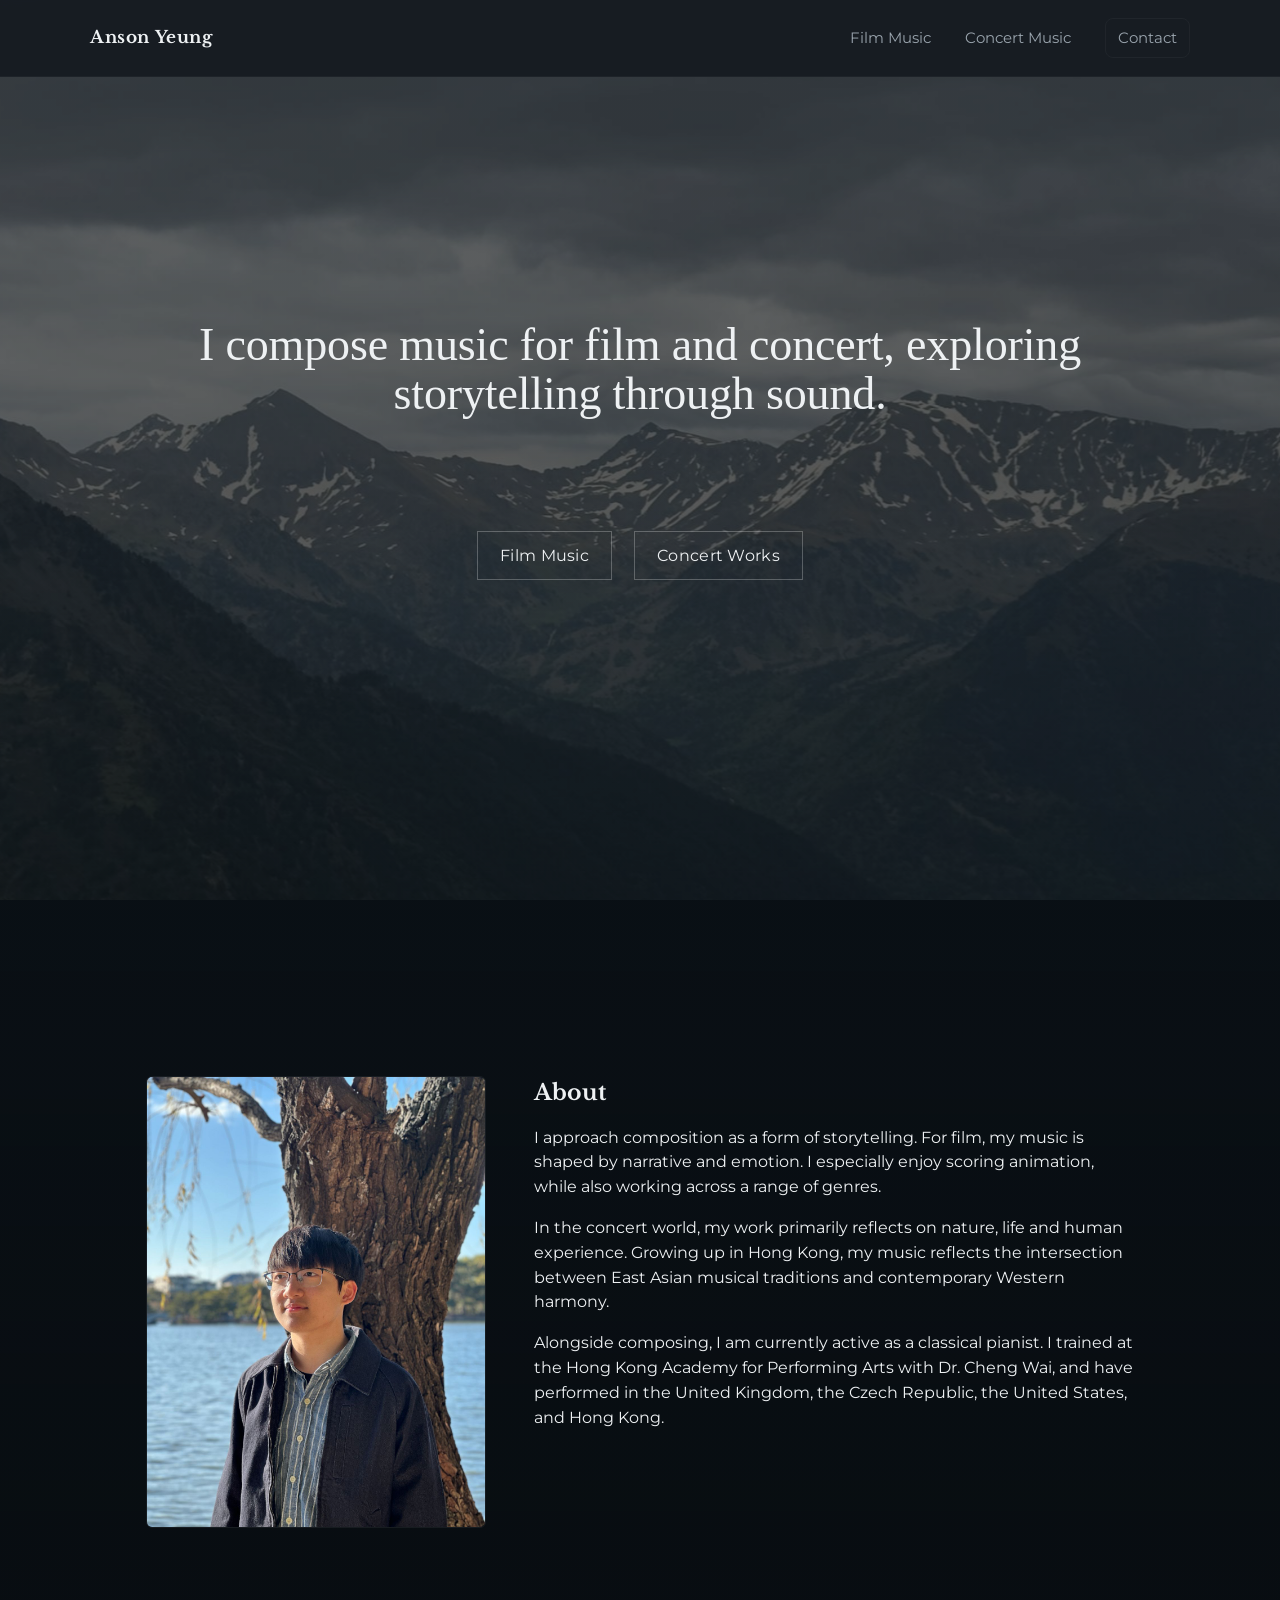
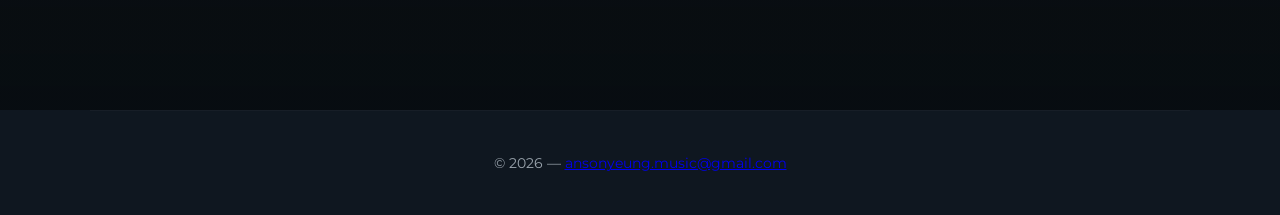
==== index.html @ d4decfb6 "website v1" ====
<!doctype html>
<html lang="en">
<head>
  <meta charset="utf-8" />
  <meta name="viewport" content="width=device-width,initial-scale=1" />
  <title>Anson Yeung — Composer</title>
  <meta name="description" content="Anson Yeung composes music for film and the contemporary concert stage." />
  <link href="https://fonts.googleapis.com/css2?family=IBM+Plex+Serif:wght@400;600&family=Montserrat:wght@300;400;600&family=Libre+Baskerville:wght@400;700&display=swap" rel="stylesheet">
  <link rel="stylesheet" href="styles.css" />
</head>
<body class="home">
  <header class="site-header">
    <div class="container header-inner">
      <a class="brand" href="index.html">Anson Yeung</a>
      <nav class="top-nav">
        <a class="nav-link" href="film.html">Film Music</a>
        <a class="nav-link" href="concert.html">Concert Music</a>
        <a class="nav-contact" href="contact.html">Contact</a>
      </nav>
    </div>
  </header>

  <main>
    <section class="hero">
      <div class="hero-bg"></div>
      <div class="hero-overlay"></div>

      <div class="hero-inner container">
        <h1 class="statement">
          <span>
            I compose music for film and concert, exploring storytelling through sound.
          </span>
        </h1>

        <div class="hero-ctas">
          <a class="cta-simple" href="film.html">Film Music</a>
          <a class="cta-simple" href="concert.html">Concert Works</a>
        </div>
      </div>
    </section>

    <section class="about-section">
      <div class="about-bg"></div>
      <div class="about-overlay"></div>

      <div class="about-inner container">
        <div class="about-photo">
          <img src="assets/images/portrait.jpg" alt="Anson Yeung Portrait">
        </div>

        <div class="about-bio">
          <h2 class="about-title">About</h2>
          <p>
            I approach composition as a form of storytelling. For film, my music is shaped by narrative and emotion. I especially enjoy scoring animation, while also working across a range of genres.
          </p>

          <p>
            In the concert world, my work primarily reflects on nature, life and human experience. Growing up in Hong Kong, my music reflects the intersection between East Asian musical traditions and contemporary Western harmony.
          </p>

          <p>
            Alongside composing, I am currently active as a classical pianist. I trained at the Hong Kong Academy for Performing Arts with Dr. Cheng Wai, and have performed in the United Kingdom, the Czech Republic, the United States, and Hong Kong.
          </p>

        </div>
      </div>
    </section>
  </main>

  <footer class="site-footer container">
    <p>© <span id="year"></span> — <a href="mailto:youremail@example.com">ansonyeung.music@gmail.com</a></p>
  </footer>

  <script>
    document.getElementById('year').textContent = new Date().getFullYear();
  </script>
</body>
</html>
---- styles.css ----
:root{
  --max-width:1100px;
  --bg:#0f1720;
  --header-bg: rgba(22,28,34,0.96);
  --muted:#9aa4ad;
  --accent:#c6a76e;
  --soft:#eef1f3;
  --glass-bg: rgba(255,255,255,0.035);
  --glass-border: rgba(255,255,255,0.10);
  --container-pad:20px;
}

/* Reset & base */
*{box-sizing:border-box}
html,body{height:100%}
body{
  margin:0;
  font-family: "Montserrat", system-ui, -apple-system, "Segoe UI", Roboto, Arial;
  color:var(--soft);
  background:var(--bg);
  -webkit-font-smoothing:antialiased;
  -moz-osx-font-smoothing:grayscale;
  line-height:1.45;
  font-size:16px;
}

/* Layout container */
.container{max-width:var(--max-width);margin:0 auto;padding:0 var(--container-pad)}

/* Header */
.site-header{
  position:fixed;left:0;right:0;top:0;z-index:80;
  background:var(--header-bg);
  border-bottom:1px solid rgba(255,255,255,0.03);
  backdrop-filter: blur(6px);
}
.header-inner{display:flex;align-items:center;justify-content:space-between;padding:18px 0}
.brand{
  color:var(--soft);
  text-decoration:none;
  font-weight:700;
  letter-spacing:0.6px;
  font-size:17px;
  font-family: "Libre Baskerville", serif;
}

/* Navigation */
.top-nav{display:flex;gap:18px;align-items:center}
.nav-link{color:var(--muted);text-decoration:none;font-size:15px;padding:6px 8px;font-family: "Montserrat", sans-serif}
.nav-link:hover{color:var(--soft)}
.nav-contact{
  margin-left:8px;padding:8px 12px;border-radius:8px;border:1px solid rgba(255,255,255,0.04);
  color:var(--muted);text-decoration:none;font-size:15px;font-family: "Montserrat", sans-serif;
}
.nav-contact:hover{color:var(--soft);border-color:rgba(255,255,255,0.08)}

/* HERO */
.hero{
  position:relative;
  min-height:100vh;
  display:flex;
  align-items:center;
  justify-content:center;
  text-align:center;
  overflow:hidden;
  padding:0;
  margin-top:0;
}
.hero-bg{
  position:absolute;inset:0;
  background-image:url('assets/images/hero.jpg');
  background-size:cover;
  background-position:center center;
  background-repeat:no-repeat;
  transform:scale(1.06);
  filter:contrast(0.92) saturate(0.92);
  will-change:transform;
  z-index:0;
}
.hero-overlay{
  position:absolute;inset:0;
  background:linear-gradient(180deg, rgba(6,10,12,0.60), rgba(6,10,12,0.66));
  z-index:1;
}
.hero-inner{
  position:relative;
  z-index:2;
  padding:72px 0;
  display:flex;
  flex-direction:column;
  gap:56px;
  align-items:center;
  justify-content:center;
}

/* --- ABOUT SECTION --- */
.about-section {
  position: relative;
  min-height: 90vh;
  width: 100%;
  display: flex;
  align-items: center;
  padding: 100px 0;
  overflow: hidden;
}

/* Background image */
.about-bg {
  position: absolute;
  inset: 0;
  background-image: url('assets/images/about-bg.jpg'); /* change to your image */
  background-size: cover;
  background-position: center;
  background-repeat: no-repeat;
  transform: scale(1.05);
  filter: contrast(0.92) saturate(0.92);
  z-index: 0;
}

/* Overlay (darken for readability) */
.about-overlay {
  position: absolute;
  inset: 0;
  background: linear-gradient(180deg, rgba(6,10,12,0.55), rgba(6,10,12,0.75));
  z-index: 1;
}

/* Inner content */
.about-inner {
  position: relative;
  z-index: 2;
  display: flex;
  gap: 48px;
  align-items: flex-start;
}

/* Portrait */
.about-photo img {
  width: 340px;
  height: auto;
  border-radius: 6px;
  object-fit: cover;
  border: 1px solid rgba(255,255,255,0.06);
}

/* Bio content */
.about-bio {
  max-width: 600px;
  font-size: 16px;
  line-height: 1.55;
  color: var(--soft);
  font-family: "Montserrat", sans-serif;
}

.about-title {
  font-family: "Libre Baskerville", serif;
  font-size: 22px;
  margin: 0 0 16px 0;
  font-weight: 700;
}

/* Responsive */
@media (max-width: 900px) {
  .about-inner {
    flex-direction: column;
    align-items: center;
    text-align: center;
  }
  .about-photo img {
    width: 260px;
  }
}


/* Statement */
.statement{
  font-family: "IBM Plex Serif", serif;
  font-weight:400;
  font-size:46px;
  max-width:78ch;
  margin:0;
  color:var(--soft);
  line-height:1.08;
  letter-spacing:-0.2px;
  padding:0 20px;
}
body.home .statement{
  font-family: "Libre Caslon Text", serif;
  font-size:46px;
  letter-spacing:-0.15px;
}

/* CTAs */
.hero-ctas{display:flex;gap:22px;margin-top:56px}
.cta-simple{
  font-family:"Montserrat", sans-serif;
  font-size:16px;
  font-weight:400;
  letter-spacing:0.3px;
  padding:12px 22px;
  text-decoration:none;
  color:var(--soft);
  border:1px solid rgba(255,255,255,0.25);
  background:transparent;
}
.cta-simple:hover{border-color: rgba(255,255,255,0.45)}

/* Footer */
.site-footer{padding:28px 0;border-top:1px solid rgba(255,255,255,0.03);color:var(--muted);font-size:14px;text-align:center}

/* Responsive */
@media (max-width:900px){
  .statement{font-size:28px;padding:0 18px}
  .hero-inner{padding:48px 0;gap:32px}
  .top-nav{padding-right:6px}
}

/* Statement animation */
.statement {
  opacity: 0;
  transform: translateY(24px);
  animation: fadeUp 1.2s ease-out forwards 0.3s;
}

@keyframes fadeUp {
  0% {
    opacity: 0;
    transform: translateY(24px);
  }
  100% {
    opacity: 1;
    transform: translateY(0);
  }
}
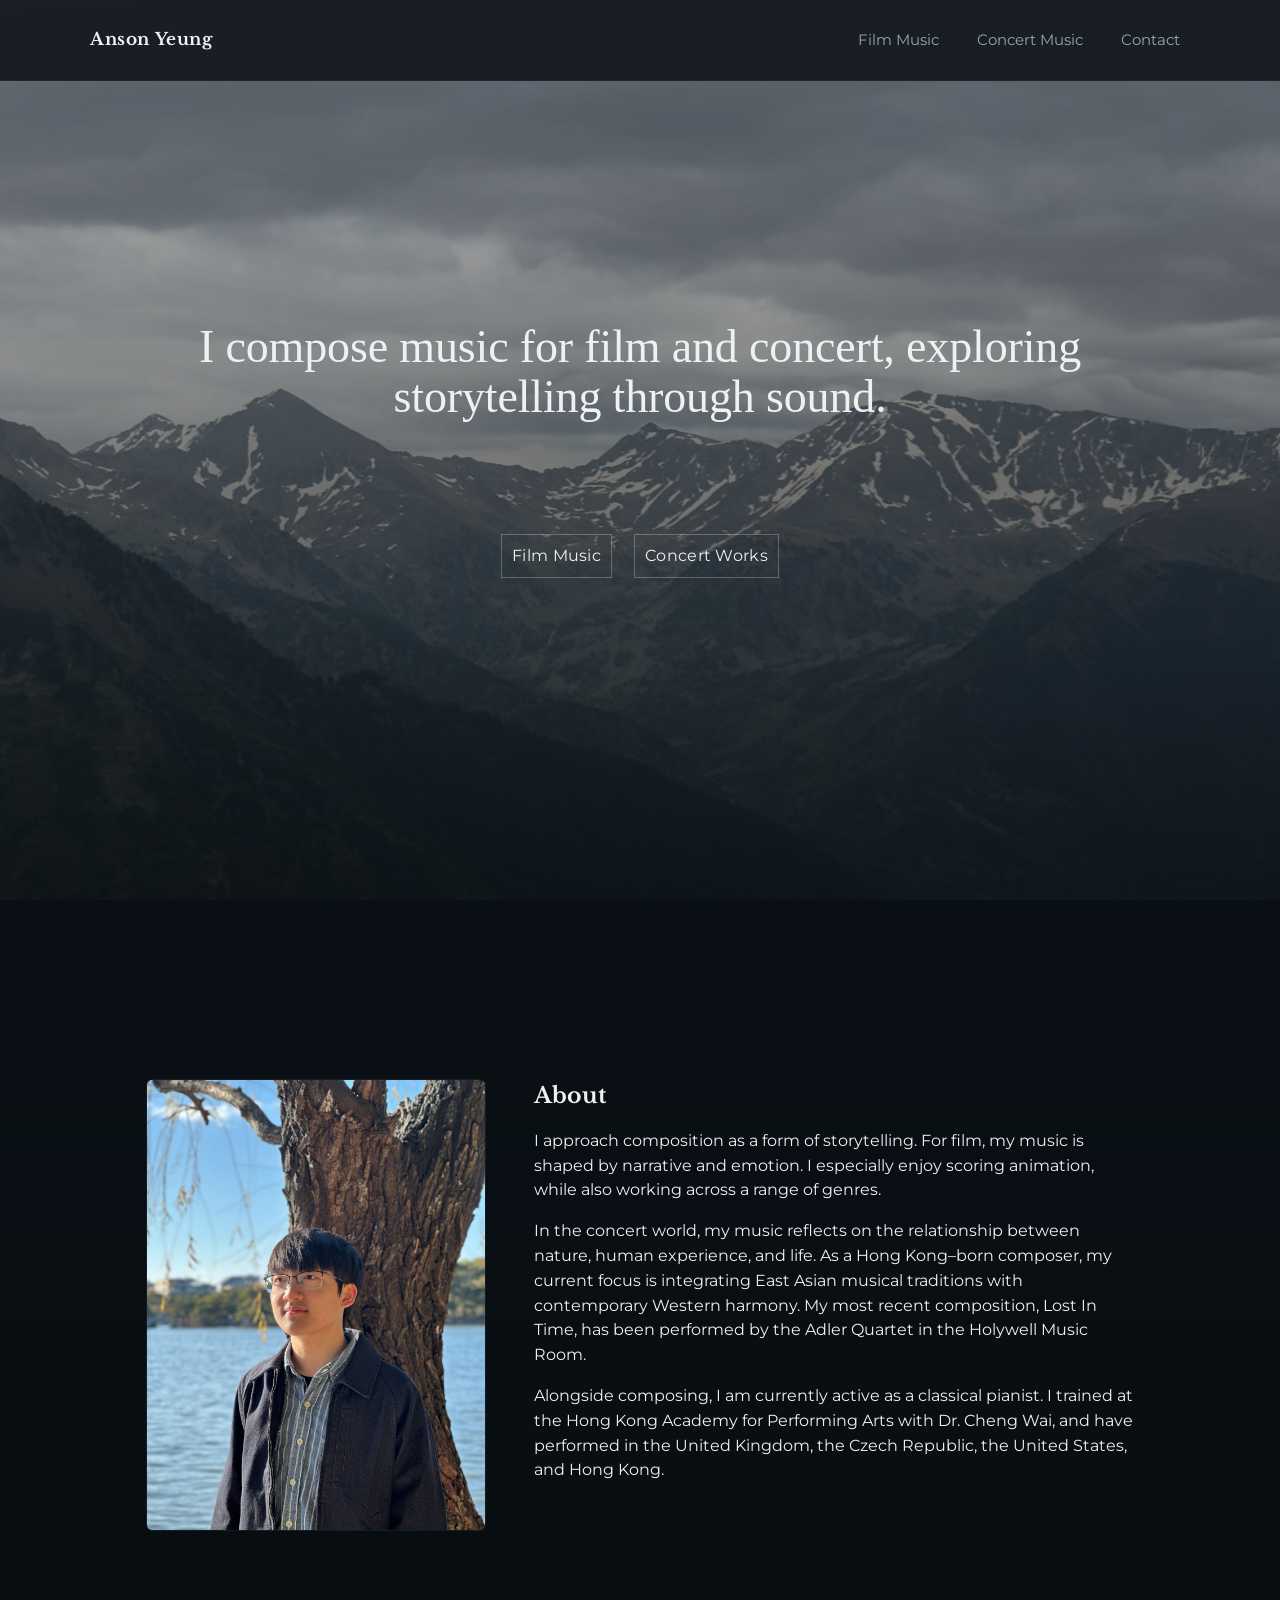
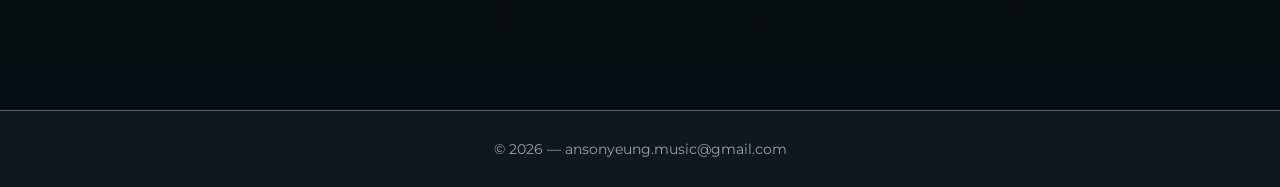
==== commit 815530d2: "Phone compatibility" ====
--- a/index.html
+++ b/index.html
@@ -12,10 +12,15 @@
   <header class="site-header">
     <div class="container header-inner">
       <a class="brand" href="index.html">Anson Yeung</a>
-      <nav class="top-nav">
+      <button class="nav-toggle" aria-controls="main-nav" aria-expanded="false" aria-label="Open menu">
+        <svg width="24" height="24" viewBox="0 0 24 24" aria-hidden="true" focusable="false">
+          <path d="M3 6h18M3 12h18M3 18h18" stroke="currentColor" stroke-width="1.5" stroke-linecap="round" fill="none"/>
+        </svg>
+      </button>
+      <nav id="main-nav", class="top-nav">
         <a class="nav-link" href="film.html">Film Music</a>
         <a class="nav-link" href="concert.html">Concert Music</a>
-        <a class="nav-contact" href="contact.html">Contact</a>
+        <a class="nav-link" href="contact.html">Contact</a>
       </nav>
     </div>
   </header>
@@ -55,7 +60,7 @@
           </p>
 
           <p>
-            In the concert world, my work primarily reflects on nature, life and human experience. Growing up in Hong Kong, my music reflects the intersection between East Asian musical traditions and contemporary Western harmony.
+            In the concert world, my music reflects on the relationship between nature, human experience, and life. As a Hong Kong–born composer, my current focus is integrating East Asian musical traditions with contemporary Western harmony. My most recent composition, Lost In Time, has been performed by the Adler Quartet in the Holywell Music Room. 
           </p>
 
           <p>
@@ -67,13 +72,48 @@
     </section>
   </main>
 
-  <footer class="site-footer container">
-    <p>© <span id="year"></span> — <a href="mailto:youremail@example.com">ansonyeung.music@gmail.com</a></p>
+  <footer class="site-footer">
+  © 2026 — <a href="mailto:ansonnyeung.music@gmail.com" style="color: var(--muted); text-decoration: none;">ansonyeung.music@gmail.com</a>
   </footer>
 
   <script>
     document.getElementById('year').textContent = new Date().getFullYear();
   </script>
+
+  <script>
+    (function(){
+      // small, defensive script to toggle mobile nav
+      const btn = document.querySelector('.nav-toggle');
+      const nav = document.querySelector('.top-nav') || document.getElementById('main-nav');
+      if (!btn || !nav) return;
+
+      // toggle menu open/close
+      btn.addEventListener('click', (e) => {
+        const isOpen = nav.classList.toggle('show');
+        btn.setAttribute('aria-expanded', String(isOpen));
+        // optionally update label
+        btn.setAttribute('aria-label', isOpen ? 'Close menu' : 'Open menu');
+      });
+
+      // close nav when a link inside it is clicked (mobile)
+      nav.querySelectorAll('a').forEach(a => a.addEventListener('click', () => {
+        nav.classList.remove('show');
+        btn.setAttribute('aria-expanded','false');
+        btn.setAttribute('aria-label','Open menu');
+      }));
+
+      // close nav when clicking outside (nice-to-have)
+      document.addEventListener('click', (ev) => {
+        if (!nav.classList.contains('show')) return;
+        const isClickInside = nav.contains(ev.target) || btn.contains(ev.target);
+        if (!isClickInside) {
+          nav.classList.remove('show');
+          btn.setAttribute('aria-expanded','false');
+          btn.setAttribute('aria-label','Open menu');
+        }
+      });
+    })();
+  </script>
 </body>
 </html>
 
--- a/styles.css
+++ b/styles.css
@@ -45,14 +45,11 @@
 }
 
 /* Navigation */
-.top-nav{display:flex;gap:18px;align-items:center}
-.nav-link{color:var(--muted);text-decoration:none;font-size:15px;padding:6px 8px;font-family: "Montserrat", sans-serif}
-.nav-link:hover{color:var(--soft)}
-.nav-contact{
-  margin-left:8px;padding:8px 12px;border-radius:8px;border:1px solid rgba(255,255,255,0.04);
-  color:var(--muted);text-decoration:none;font-size:15px;font-family: "Montserrat", sans-serif;
-}
-.nav-contact:hover{color:var(--soft);border-color:rgba(255,255,255,0.08)}
+.top-nav{display:flex;gap:18px;align-items:center} 
+.nav-link{color:var(--muted);text-decoration:none;font-size:15px;padding:6px 8px;font-family: "Montserrat", sans-serif} 
+.nav-link:visited { color: var(--muted); } 
+.nav-link:hover { color: var(--soft); } 
+.nav-link:active { color: var(--soft); }
 
 /* HERO */
 .hero{
@@ -79,7 +76,7 @@
 }
 .hero-overlay{
   position:absolute;inset:0;
-  background:linear-gradient(180deg, rgba(6,10,12,0.60), rgba(6,10,12,0.66));
+  background:linear-gradient(180deg, rgba(6,10,12,0.20), rgba(6,10,12,0.75));
   z-index:1;
 }
 .hero-inner{
@@ -206,7 +203,7 @@
 .cta-simple:hover{border-color: rgba(255,255,255,0.45)}
 
 /* Footer */
-.site-footer{padding:28px 0;border-top:1px solid rgba(255,255,255,0.03);color:var(--muted);font-size:14px;text-align:center}
+.site-footer{padding:28px 0;border-top:1px solid rgba(255,255,255,0.3);color:var(--muted);font-size:14px;text-align:center}
 
 /* Responsive */
 @media (max-width:900px){
@@ -233,3 +230,155 @@
   }
 }
 
+/* Concert page */
+.concert-intro{
+  display: flex;
+  gap: 40px;
+  align-items: flex-start;
+  margin-bottom: 40px; /* same spacing as previous */
+}
+
+.concert-text{
+  display: flex;
+  flex-direction: column;
+  gap: 22px;      /* space between paragraphs */
+  flex: 1 1 0;    /* let text take remaining width */
+  min-width: 0;   /* prevents overflow with long words */
+}
+
+.concert-text .concert-statement{
+  margin: 0;           /* remove default p margins */
+  max-width: none;     /* allow column to fill available width */
+  line-height: 1.56;
+}
+
+.concert-image{
+  width: 420px;        /* matches your earlier preview width */
+  flex: 0 0 420px;
+}
+.concert-image img{
+  width: 100%;
+  height: auto;
+  display: block;
+  border-radius: 2px;
+  object-fit: cover;
+  border: 1px solid rgba(255,255,255,0.05);
+}
+
+@media (max-width: 900px){
+  .concert-intro{
+    flex-direction: column;
+  }
+  .concert-image{
+    width: 100%;
+    flex: 0 0 auto;
+  }
+}
+
+
+/* -------------------------
+   MOBILE NAV TOGGLE & RESPONSIVE NAV
+   ------------------------- */
+.nav-toggle{
+  display:none;
+  background:transparent;
+  border:0;
+  padding:8px;
+  margin-left:8px;
+  color:var(--soft);
+  cursor:pointer;
+  align-items:center;
+  justify-content:center;
+}
+
+/* default nav for larger screens remains unchanged */
+@media (max-width:900px){
+  /* show the toggle on small screens */
+  .nav-toggle{ display:inline-flex; }
+
+  /* mobile dropdown panel */
+  .top-nav{
+    position: absolute;
+    right: 12px;
+    top: 64px; /* adjust if your header height differs */
+    background: var(--header-bg);
+    border: 1px solid rgba(255,255,255,0.04);
+    padding: 12px;
+    display: none; /* hidden by default */
+    flex-direction: column;
+    gap: 8px;
+    min-width: 200px;
+    z-index: 80;
+    box-shadow: 0 8px 26px rgba(0,0,0,0.45);
+    border-radius: 10px;
+  }
+
+  .top-nav.show { display: flex; }
+
+  .top-nav .nav-link{
+    padding: 10px 14px;
+    font-size: 16px;
+    display: block;
+    min-height: 44px;
+  }
+
+  /* make sure header layout works on small screens */
+  .header-inner{ display:flex; align-items:center; gap:12px; justify-content:space-between; }
+}
+
+/* optional: close the menu if user clicks outside (JS handles better) */
+
+/* -------------------------
+   HERO & LAYOUT TWEAKS FOR SMALL SCREENS
+   ------------------------- */
+@media (max-width:900px){
+  .hero{ min-height:70vh; }
+  .hero-inner{ padding:36px 18px; gap:20px; }
+  .statement{ font-size:24px; line-height:1.2; max-width:40ch; }
+  .hero-ctas { flex-direction:column; gap:12px; align-items:flex-start; }
+}
+
+/* tiny phones */
+@media (max-width:420px){
+  body{ font-size:15px; }
+  .statement{ font-size:20px; }
+}
+
+/* -------------------------
+   RESPONSIVE MEDIA (images, iframes, videos)
+   ------------------------- */
+img, iframe, video, embed, object {
+  max-width:100%;
+  height:auto;
+  display:block;
+}
+
+/* keep embed aspect ratio container if you already use one */
+.video-wrap{ aspect-ratio:16/9; width:100%; max-width:100%; }
+
+/* -------------------------
+   TOUCH TARGETS / TAP SIZES
+   ------------------------- */
+a.nav-link, .cta-simple, .contact-email {
+  min-height:44px;
+  display:inline-flex;
+  align-items:center;
+  padding:6px 10px;
+}
+
+/* -------------------------
+   FOOTER / CONTACT EMAIL COLOR FIX
+   ------------------------- */
+/* Ensure footer/contacts don't fall back to browser default blue/purple */
+.site-footer a, .contact-panel a, .contact-email {
+  color: var(--muted) !important;
+  text-decoration: none !important;
+}
+.site-footer a:visited, .contact-panel a:visited, .contact-email:visited {
+  color: var(--muted) !important;
+}
+
+/* If you want an accent color on the contact page specifically, scope it:
+   .contact-page .contact-email { color: var(--accent); } 
+   This prevents the footer from inheriting accent color unintentionally. */
+
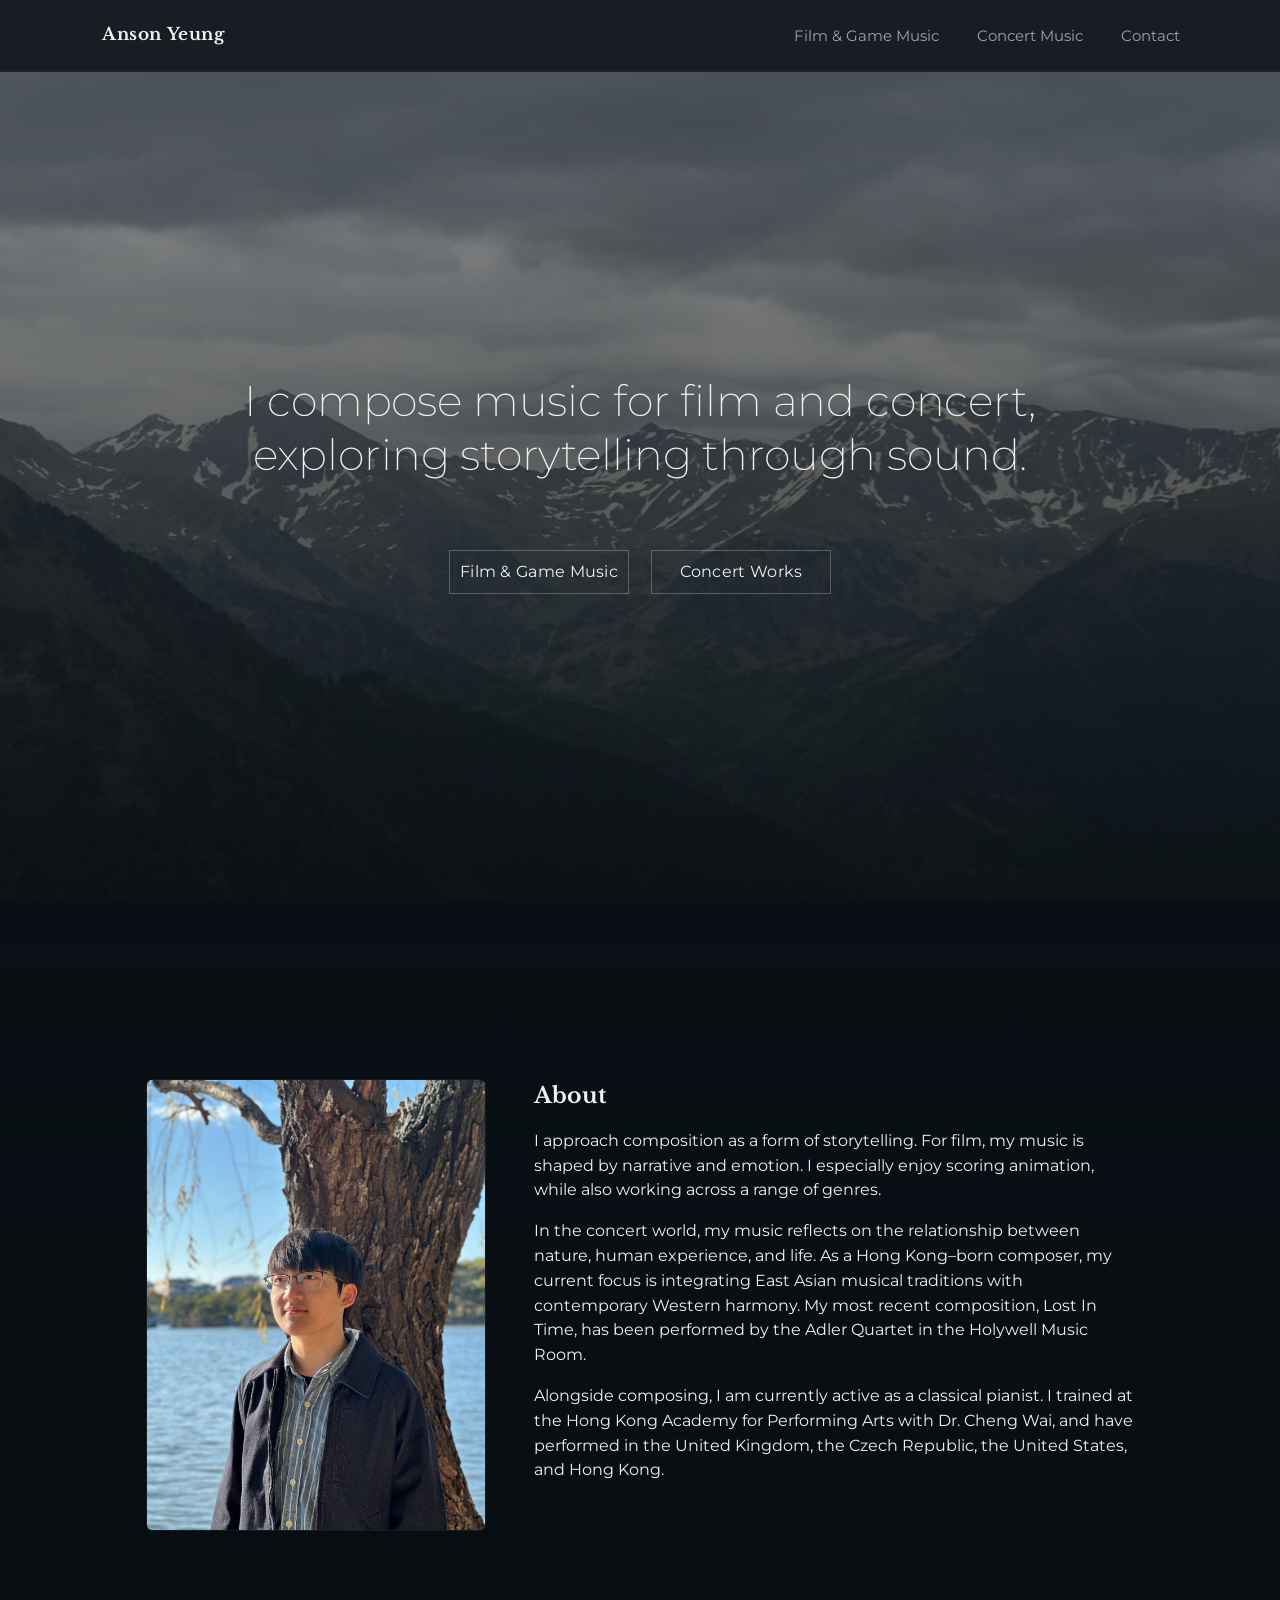
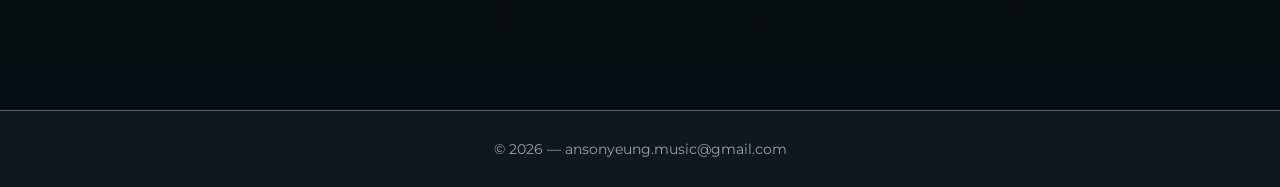
==== commit 3a780402: "Big update" ====
--- a/index.html
+++ b/index.html
@@ -5,10 +5,11 @@
   <meta name="viewport" content="width=device-width,initial-scale=1" />
   <title>Anson Yeung — Composer</title>
   <meta name="description" content="Anson Yeung composes music for film and the contemporary concert stage." />
-  <link href="https://fonts.googleapis.com/css2?family=IBM+Plex+Serif:wght@400;600&family=Montserrat:wght@300;400;600&family=Libre+Baskerville:wght@400;700&display=swap" rel="stylesheet">
+  <link href="https://fonts.googleapis.com/css2?family=IBM+Plex+Serif:wght@400;600&family=Libre+Baskerville:wght@400;700&family=Montserrat:wght@200;300;400;600&display=swap" rel="stylesheet">
   <link rel="stylesheet" href="styles.css" />
+  <script src="main.js" defer></script>
 </head>
-<body class="home">
+<body>
   <header class="site-header">
     <div class="container header-inner">
       <a class="brand" href="index.html">Anson Yeung</a>
@@ -17,8 +18,8 @@
           <path d="M3 6h18M3 12h18M3 18h18" stroke="currentColor" stroke-width="1.5" stroke-linecap="round" fill="none"/>
         </svg>
       </button>
-      <nav id="main-nav", class="top-nav">
-        <a class="nav-link" href="film.html">Film Music</a>
+      <nav id="main-nav" class="top-nav">
+        <a class="nav-link" href="film.html">Film &amp; Game Music</a>
         <a class="nav-link" href="concert.html">Concert Music</a>
         <a class="nav-link" href="contact.html">Contact</a>
       </nav>
@@ -32,20 +33,17 @@
 
       <div class="hero-inner container">
         <h1 class="statement">
-          <span>
-            I compose music for film and concert, exploring storytelling through sound.
-          </span>
+          I compose music for film and concert, exploring storytelling through sound.
         </h1>
 
         <div class="hero-ctas">
-          <a class="cta-simple" href="film.html">Film Music</a>
+          <a class="cta-simple" href="film.html">Film &amp; Game Music</a>
           <a class="cta-simple" href="concert.html">Concert Works</a>
         </div>
       </div>
     </section>
 
     <section class="about-section">
-      <div class="about-bg"></div>
       <div class="about-overlay"></div>
 
       <div class="about-inner container">
@@ -73,48 +71,7 @@
   </main>
 
   <footer class="site-footer">
-  © 2026 — <a href="mailto:ansonnyeung.music@gmail.com" style="color: var(--muted); text-decoration: none;">ansonyeung.music@gmail.com</a>
+    © 2026 — <a href="mailto:ansonyeung.music@gmail.com">ansonyeung.music@gmail.com</a>
   </footer>
-
-  <script>
-    document.getElementById('year').textContent = new Date().getFullYear();
-  </script>
-
-  <script>
-    (function(){
-      // small, defensive script to toggle mobile nav
-      const btn = document.querySelector('.nav-toggle');
-      const nav = document.querySelector('.top-nav') || document.getElementById('main-nav');
-      if (!btn || !nav) return;
-
-      // toggle menu open/close
-      btn.addEventListener('click', (e) => {
-        const isOpen = nav.classList.toggle('show');
-        btn.setAttribute('aria-expanded', String(isOpen));
-        // optionally update label
-        btn.setAttribute('aria-label', isOpen ? 'Close menu' : 'Open menu');
-      });
-
-      // close nav when a link inside it is clicked (mobile)
-      nav.querySelectorAll('a').forEach(a => a.addEventListener('click', () => {
-        nav.classList.remove('show');
-        btn.setAttribute('aria-expanded','false');
-        btn.setAttribute('aria-label','Open menu');
-      }));
-
-      // close nav when clicking outside (nice-to-have)
-      document.addEventListener('click', (ev) => {
-        if (!nav.classList.contains('show')) return;
-        const isClickInside = nav.contains(ev.target) || btn.contains(ev.target);
-        if (!isClickInside) {
-          nav.classList.remove('show');
-          btn.setAttribute('aria-expanded','false');
-          btn.setAttribute('aria-label','Open menu');
-        }
-      });
-    })();
-  </script>
 </body>
 </html>
-
-
--- a/styles.css
+++ b/styles.css
@@ -1,384 +1,348 @@
 :root{
   --max-width:1100px;
   --bg:#0f1720;
-  --header-bg: rgba(22,28,34,0.96);
+  --header-bg:rgba(22,28,34,0.96);
+  --header-height:72px;
   --muted:#9aa4ad;
-  --accent:#c6a76e;
+  --accent:#c6a76e; /* golden */
   --soft:#eef1f3;
-  --glass-bg: rgba(255,255,255,0.035);
-  --glass-border: rgba(255,255,255,0.10);
-  --container-pad:20px;
-}
-
-/* Reset & base */
+  --glass-bg:rgba(255,255,255,0.035);
+}
+
+/* ===== Base ===== */
 *{box-sizing:border-box}
 html,body{height:100%}
 body{
   margin:0;
-  font-family: "Montserrat", system-ui, -apple-system, "Segoe UI", Roboto, Arial;
+  font-family:"Montserrat", system-ui, -apple-system, "Segoe UI", Roboto, Arial, sans-serif;
+  font-size:16px;
+  line-height:1.45;
   color:var(--soft);
   background:var(--bg);
   -webkit-font-smoothing:antialiased;
   -moz-osx-font-smoothing:grayscale;
-  line-height:1.45;
-  font-size:16px;
-}
-
-/* Layout container */
-.container{max-width:var(--max-width);margin:0 auto;padding:0 var(--container-pad)}
-
-/* Header */
+  -webkit-text-size-adjust:100%;
+}
+img, iframe{max-width:100%; height:auto; display:block}
+button, a{transition:color .12s ease, background .12s ease, border-color .12s ease}
+button{appearance:none}
+
+/* No focus ring on click/tap; keyboard users still get :focus-visible */
+:focus{outline:none; -webkit-tap-highlight-color:transparent}
+:focus-visible{outline:3px solid rgba(198,167,110,0.18); outline-offset:3px}
+
+.container{max-width:var(--max-width); margin:0 auto; padding:0 20px}
+
+/* ===== Header ===== */
 .site-header{
-  position:fixed;left:0;right:0;top:0;z-index:80;
+  position:fixed;
+  inset:0 0 auto;
+  z-index:90;
+  height:var(--header-height);
   background:var(--header-bg);
   border-bottom:1px solid rgba(255,255,255,0.03);
-  backdrop-filter: blur(6px);
-}
-.header-inner{display:flex;align-items:center;justify-content:space-between;padding:18px 0}
+  backdrop-filter:blur(6px);
+}
+.header-inner{
+  height:100%;
+  display:flex;
+  align-items:center;
+  justify-content:space-between;
+  gap:12px;
+  padding:0;
+}
 .brand{
+  display:inline-block;
+  padding:0 12px 0 calc(12px + env(safe-area-inset-left, 0px));
+  font-family:"Libre Baskerville", serif;
+  font-size:17px;
+  font-weight:700;
+  letter-spacing:0.6px;
   color:var(--soft);
   text-decoration:none;
-  font-weight:700;
-  letter-spacing:0.6px;
-  font-size:17px;
-  font-family: "Libre Baskerville", serif;
-}
-
-/* Navigation */
-.top-nav{display:flex;gap:18px;align-items:center} 
-.nav-link{color:var(--muted);text-decoration:none;font-size:15px;padding:6px 8px;font-family: "Montserrat", sans-serif} 
-.nav-link:visited { color: var(--muted); } 
-.nav-link:hover { color: var(--soft); } 
-.nav-link:active { color: var(--soft); }
-
-/* HERO */
+}
+.top-nav{display:flex; gap:18px; align-items:center}
+.nav-link{
+  display:inline-flex;
+  align-items:center;
+  min-height:44px;
+  padding:6px 10px;
+  font-size:15px;
+  line-height:1;
+  color:var(--muted);
+  text-decoration:none;
+}
+.nav-link:hover, .nav-link:active{color:var(--soft)}
+.nav-toggle{
+  display:none;
+  align-items:center;
+  justify-content:center;
+  padding:8px;
+  margin-left:8px;
+  background:transparent;
+  border:0;
+  color:var(--soft);
+  cursor:pointer;
+}
+
+@media (max-width:900px){
+  .header-inner{padding-inline:16px}
+  .brand{padding-left:4px}
+  .nav-toggle{display:inline-flex}
+  .top-nav{
+    display:none;
+    position:absolute;
+    right:12px;
+    top:calc(var(--header-height) + 8px);
+    z-index:100;
+    flex-direction:column;
+    gap:8px;
+    min-width:200px;
+    padding:12px;
+    background:var(--header-bg);
+    border:1px solid rgba(255,255,255,0.04);
+    border-radius:2px;
+    box-shadow:0 8px 26px rgba(0,0,0,0.45);
+  }
+  .top-nav.show{display:flex}
+  .top-nav .nav-link{display:block; padding:10px 14px; font-size:16px}
+}
+
+/* ===== Footer ===== */
+.site-footer{padding:28px 0; border-top:1px solid rgba(255,255,255,0.3); color:var(--muted); font-size:14px; text-align:center}
+.site-footer a{color:inherit; text-decoration:none}
+
+/* ===== Home: hero ===== */
 .hero{
   position:relative;
   min-height:100vh;
   display:flex;
   align-items:center;
   justify-content:center;
+  padding:calc(var(--header-height) + 20px) 0 0;
+  overflow:hidden;
   text-align:center;
-  overflow:hidden;
-  padding:0;
-  margin-top:0;
 }
 .hero-bg{
-  position:absolute;inset:0;
-  background-image:url('assets/images/hero.jpg');
-  background-size:cover;
-  background-position:center center;
-  background-repeat:no-repeat;
+  position:absolute;
+  inset:0;
+  background:url('assets/images/hero.jpg') center / cover no-repeat;
+  filter:contrast(0.92) saturate(0.92);
   transform:scale(1.06);
-  filter:contrast(0.92) saturate(0.92);
   will-change:transform;
-  z-index:0;
-}
-.hero-overlay{
-  position:absolute;inset:0;
-  background:linear-gradient(180deg, rgba(6,10,12,0.20), rgba(6,10,12,0.75));
-  z-index:1;
-}
+}
+.hero-overlay, .about-overlay{position:absolute; inset:0; z-index:1}
+.hero-overlay{background:linear-gradient(180deg, rgba(6,10,12,0.35), rgba(6,10,12,0.82))}
 .hero-inner{
   position:relative;
   z-index:2;
-  padding:72px 0;
   display:flex;
   flex-direction:column;
+  align-items:center;
+  justify-content:center;
+  gap:40px;
+  padding:48px 0 72px;
+}
+.statement{
+  max-width:32ch;
+  margin:0 auto;
+  padding:0 18px;
+  font-size:43px;
+  font-weight:200;
+  letter-spacing:-0.15px;
+  line-height:1.25;
+  opacity:0;
+  transform:translateY(12px);
+  animation:fadeUp 1s ease-out 0.18s forwards;
+}
+@keyframes fadeUp{to{opacity:1; transform:none}}
+
+.hero-ctas{display:flex; flex-wrap:wrap; justify-content:center; gap:22px; margin-top:28px}
+.cta-simple{
+  display:inline-flex;
+  align-items:center;
+  justify-content:center;
+  min-width:180px;
+  min-height:44px;
+  padding:6px 10px;
+  font-size:16px;
+  letter-spacing:0.3px;
+  color:var(--soft);
+  text-decoration:none;
+  border:1px solid rgba(255,255,255,0.25);
+}
+.cta-simple:hover{border-color:rgba(255,255,255,0.45)}
+
+/* ===== Home: about ===== */
+.about-section{
+  position:relative;
+  min-height:90vh;
+  display:flex;
+  align-items:center;
+  padding:100px 0;
+  overflow:hidden;
+}
+.about-overlay{background:linear-gradient(180deg, rgba(6,10,12,0.55), rgba(6,10,12,0.75))}
+.about-inner{position:relative; z-index:2; display:flex; gap:48px; align-items:flex-start; padding:0 18px}
+.about-photo img{width:340px; border-radius:6px; object-fit:cover; border:1px solid rgba(255,255,255,0.06)}
+.about-bio{max-width:600px; font-size:16px; line-height:1.55}
+.about-title{font-family:"Libre Baskerville", serif; font-size:22px; margin:0 0 16px}
+
+@media (max-width:900px){
+  .hero{padding-top:calc(var(--header-height) + 12px); min-height:70svh}
+  .hero-inner{padding:28px 0; gap:28px}
+  .statement{font-size:29px; line-height:1.12; padding:0 14px}
+  .about-section{min-height:auto; padding:48px 0}
+  .about-inner{flex-direction:column; align-items:center; text-align:center; padding:24px}
+  .about-photo img{width:260px}
+}
+@media (max-width:420px){
+  body{font-size:15px}
+  .brand{font-size:16px; padding-left:calc(8px + env(safe-area-inset-left, 0px))}
+  .statement{font-size:18px; padding:0 12px; max-width:34ch}
+}
+
+/* ===== Shared page bits ===== */
+.concert-container, .contact-container{margin:120px auto 80px; padding:0 20px}
+.concert-heading, .contact-title{font-family:"Libre Baskerville", serif; font-size:28px; margin:0 0 12px}
+.work, .contact-panel{background:rgba(255,255,255,0.05); border:1px solid rgba(255,255,255,0.5)}
+
+/* ===== Concert ===== */
+.concert-container{max-width:var(--max-width)}
+.concert-intro{display:flex; gap:40px; align-items:flex-start; margin-bottom:40px}
+.concert-text{display:flex; flex-direction:column; gap:22px; flex:1 1 0; min-width:0}
+.concert-statement{font-family:"IBM Plex Serif", serif; font-size:18px; line-height:1.56; margin:0}
+.concert-image{flex:0 0 420px; width:420px}
+.concert-image img{width:100%; border-radius:2px; object-fit:cover; border:1px solid rgba(255,255,255,0.05)}
+
+.works{display:flex; flex-direction:column; gap:42px}
+.work{
+  display:grid;
+  grid-template-columns:1fr 420px;
+  gap:20px;
+  align-items:start;
+  padding:18px 20px;
+}
+.work-title{font-family:"Libre Baskerville", serif; font-size:20px; margin:0 0 6px}
+.meta{color:var(--muted); font-size:14px; margin:6px 0 10px}
+.work-desc{color:var(--muted); font-size:15px; max-width:70ch; margin-bottom:12px}
+.work audio{display:block; width:100%; max-width:420px; height:36px; margin:20px 0 22px}
+.score-link{margin:0}
+.score-link a{color:var(--soft)}
+.score-preview{max-width:420px}
+.score-panel{border-radius:5px; overflow:hidden; border:1px solid rgba(255,255,255,0.03); background:rgba(255,255,255,0.1)}
+.score-panel img{width:100%}
+
+@media (max-width:900px){
+  .concert-intro{flex-direction:column}
+  .concert-image{flex:0 0 auto; width:100%}
+  .work{grid-template-columns:1fr; gap:14px}
+}
+@media (max-width:640px){
+  .concert-container{margin:100px 12px 60px}
+  .work{padding:14px}
+}
+
+/* ===== Film & game ===== */
+.film-section{
+  position:relative;
+  min-height:60vh;
+  display:flex;
+  align-items:center;
+  justify-content:center;
+  margin-top:var(--header-height);
+  padding:140px 24px 100px;
+  background:url('assets/images/film-bg.jpg') center / cover no-repeat;
+}
+.film-section::before{content:""; position:absolute; inset:0; z-index:0; background:rgba(8,12,16,0.70)}
+.film-section-inner{position:relative; z-index:1; max-width:900px; text-align:center}
+.film-section-title{font-family:"Libre Baskerville", serif; font-size:36px; margin:0 0 24px}
+.film-section-statement{font-family:"IBM Plex Serif", serif; font-size:20px; line-height:1.6; max-width:72ch; margin:0 0 14px}
+
+/* Sticky section bar (Video Games / Film & Animation) */
+.section-tabs{
+  position:sticky;
+  top:var(--header-height);
+  z-index:50;
+  background:rgba(15,23,32,0.94);
+  backdrop-filter:blur(6px);
+  border-bottom:1px solid rgba(255,255,255,0.06);
+}
+.section-tabs-inner{max-width:var(--max-width); margin:0 auto; display:flex; justify-content:center; gap:36px; padding:0 16px}
+.section-tab{color:var(--muted); text-decoration:none; font-size:15px; padding:18px 2px 16px; border-bottom:2px solid transparent}
+.section-tab:hover{color:var(--soft)}
+.section-tab.active{color:var(--soft); border-bottom-color:var(--accent)}
+
+.film-container{
+  max-width:var(--max-width);
+  margin:0 auto;
+  padding:80px 24px;
+  display:flex;
+  flex-direction:column;
+  align-items:center;
   gap:56px;
-  align-items:center;
-  justify-content:center;
-}
-
-/* --- ABOUT SECTION --- */
-.about-section {
-  position: relative;
-  min-height: 90vh;
-  width: 100%;
-  display: flex;
-  align-items: center;
-  padding: 100px 0;
-  overflow: hidden;
-}
-
-/* Background image */
-.about-bg {
-  position: absolute;
-  inset: 0;
-  background-image: url('assets/images/about-bg.jpg'); /* change to your image */
-  background-size: cover;
-  background-position: center;
-  background-repeat: no-repeat;
-  transform: scale(1.05);
-  filter: contrast(0.92) saturate(0.92);
-  z-index: 0;
-}
-
-/* Overlay (darken for readability) */
-.about-overlay {
-  position: absolute;
-  inset: 0;
-  background: linear-gradient(180deg, rgba(6,10,12,0.55), rgba(6,10,12,0.75));
-  z-index: 1;
-}
-
-/* Inner content */
-.about-inner {
-  position: relative;
-  z-index: 2;
-  display: flex;
-  gap: 48px;
-  align-items: flex-start;
-}
-
-/* Portrait */
-.about-photo img {
-  width: 340px;
-  height: auto;
-  border-radius: 6px;
-  object-fit: cover;
-  border: 1px solid rgba(255,255,255,0.06);
-}
-
-/* Bio content */
-.about-bio {
-  max-width: 600px;
-  font-size: 16px;
-  line-height: 1.55;
-  color: var(--soft);
-  font-family: "Montserrat", sans-serif;
-}
-
-.about-title {
-  font-family: "Libre Baskerville", serif;
-  font-size: 22px;
-  margin: 0 0 16px 0;
-  font-weight: 700;
-}
-
-/* Responsive */
-@media (max-width: 900px) {
-  .about-inner {
-    flex-direction: column;
-    align-items: center;
-    text-align: center;
-  }
-  .about-photo img {
-    width: 260px;
-  }
-}
-
-
-/* Statement */
-.statement{
-  font-family: "IBM Plex Serif", serif;
-  font-weight:400;
-  font-size:46px;
-  max-width:78ch;
-  margin:0;
-  color:var(--soft);
-  line-height:1.08;
-  letter-spacing:-0.2px;
-  padding:0 20px;
-}
-body.home .statement{
-  font-family: "Libre Caslon Text", serif;
-  font-size:46px;
-  letter-spacing:-0.15px;
-}
-
-/* CTAs */
-.hero-ctas{display:flex;gap:22px;margin-top:56px}
-.cta-simple{
-  font-family:"Montserrat", sans-serif;
+  text-align:center;
+}
+.media-section{scroll-margin-top:calc(var(--header-height) + 56px)}
+.section-title{font-family:"Libre Baskerville", serif; font-size:28px; font-weight:400; margin:0 0 12px}
+.section-sub{color:var(--muted); font-size:15px; max-width:60ch; margin:0 auto}
+.section-divider{max-width:var(--max-width); margin:0 auto; border:0; border-top:1px solid rgba(255,255,255,0.3)}
+
+/* Video game track cards */
+.game-grid{width:100%; display:grid; grid-template-columns:repeat(3, 1fr); gap:28px; text-align:left}
+.track{display:flex; flex-direction:column; background:var(--glass-bg); border:1px solid rgba(255,255,255,0.06); border-radius:4px; overflow:hidden}
+.track-art{aspect-ratio:4/5; background:#000; overflow:hidden}
+.track-art img{width:100%; height:100%; object-fit:cover; transition:transform .6s ease}
+.track:hover .track-art img{transform:scale(1.03)}
+.track-body{flex:1; display:flex; flex-direction:column; gap:6px; padding:18px 18px 20px}
+.track-title{font-family:"Libre Baskerville", serif; font-size:17px; margin:0}
+.track-meta{font-size:13px; color:var(--muted); margin:0 0 10px}
+.track-body audio{width:100%; height:36px; margin-top:auto}
+
+/* Film videos */
+.video-item{width:100%; display:flex; flex-direction:column; gap:18px}
+.video-title{font-family:"Libre Baskerville", serif; font-size:20px; margin:0}
+.video-meta{font-size:14px; color:var(--muted); margin:0}
+.video-wrap{position:relative; aspect-ratio:16/9; background:#000; border-radius:6px; overflow:hidden; border:1px solid rgba(255,255,255,0.02)}
+.video-wrap iframe{position:absolute; inset:0; width:100%; height:100%; border:0}
+
+@media (max-width:900px){
+  .film-section{padding:120px 18px 90px}
+  .film-section-title{font-size:26px}
+  .film-section-statement{font-size:18px}
+  .film-container{padding:60px 18px; gap:40px}
+  .section-title{font-size:24px}
+  .game-grid{grid-template-columns:1fr 1fr}
+}
+@media (max-width:600px){
+  .game-grid{grid-template-columns:1fr}
+  .track{flex-direction:row}
+  .track-art{flex:0 0 38%; aspect-ratio:auto; min-height:170px}
+  .track-body{padding:14px}
+  .section-tabs-inner{gap:24px}
+  .section-tab{font-size:14px}
+}
+
+/* ===== Contact ===== */
+.contact-container{max-width:980px; display:flex; flex-direction:column; align-items:center; text-align:center}
+.contact-panel{width:100%; padding:46px}
+.contact-lead{font-family:"IBM Plex Serif", serif; font-size:18px; line-height:1.6; max-width:72ch; margin:0 0 18px}
+.contact-email{
+  display:inline-block;
+  min-height:44px;
+  max-width:100%;
+  padding:6px 10px;
   font-size:16px;
-  font-weight:400;
-  letter-spacing:0.3px;
-  padding:12px 22px;
+  font-weight:500;
+  color:var(--accent);
   text-decoration:none;
-  color:var(--soft);
-  border:1px solid rgba(255,255,255,0.25);
-  background:transparent;
-}
-.cta-simple:hover{border-color: rgba(255,255,255,0.45)}
-
-/* Footer */
-.site-footer{padding:28px 0;border-top:1px solid rgba(255,255,255,0.3);color:var(--muted);font-size:14px;text-align:center}
-
-/* Responsive */
-@media (max-width:900px){
-  .statement{font-size:28px;padding:0 18px}
-  .hero-inner{padding:48px 0;gap:32px}
-  .top-nav{padding-right:6px}
-}
-
-/* Statement animation */
-.statement {
-  opacity: 0;
-  transform: translateY(24px);
-  animation: fadeUp 1.2s ease-out forwards 0.3s;
-}
-
-@keyframes fadeUp {
-  0% {
-    opacity: 0;
-    transform: translateY(24px);
-  }
-  100% {
-    opacity: 1;
-    transform: translateY(0);
-  }
-}
-
-/* Concert page */
-.concert-intro{
-  display: flex;
-  gap: 40px;
-  align-items: flex-start;
-  margin-bottom: 40px; /* same spacing as previous */
-}
-
-.concert-text{
-  display: flex;
-  flex-direction: column;
-  gap: 22px;      /* space between paragraphs */
-  flex: 1 1 0;    /* let text take remaining width */
-  min-width: 0;   /* prevents overflow with long words */
-}
-
-.concert-text .concert-statement{
-  margin: 0;           /* remove default p margins */
-  max-width: none;     /* allow column to fill available width */
-  line-height: 1.56;
-}
-
-.concert-image{
-  width: 420px;        /* matches your earlier preview width */
-  flex: 0 0 420px;
-}
-.concert-image img{
-  width: 100%;
-  height: auto;
-  display: block;
-  border-radius: 2px;
-  object-fit: cover;
-  border: 1px solid rgba(255,255,255,0.05);
-}
-
-@media (max-width: 900px){
-  .concert-intro{
-    flex-direction: column;
-  }
-  .concert-image{
-    width: 100%;
-    flex: 0 0 auto;
-  }
-}
-
-
-/* -------------------------
-   MOBILE NAV TOGGLE & RESPONSIVE NAV
-   ------------------------- */
-.nav-toggle{
-  display:none;
-  background:transparent;
-  border:0;
-  padding:8px;
-  margin-left:8px;
-  color:var(--soft);
-  cursor:pointer;
-  align-items:center;
-  justify-content:center;
-}
-
-/* default nav for larger screens remains unchanged */
-@media (max-width:900px){
-  /* show the toggle on small screens */
-  .nav-toggle{ display:inline-flex; }
-
-  /* mobile dropdown panel */
-  .top-nav{
-    position: absolute;
-    right: 12px;
-    top: 64px; /* adjust if your header height differs */
-    background: var(--header-bg);
-    border: 1px solid rgba(255,255,255,0.04);
-    padding: 12px;
-    display: none; /* hidden by default */
-    flex-direction: column;
-    gap: 8px;
-    min-width: 200px;
-    z-index: 80;
-    box-shadow: 0 8px 26px rgba(0,0,0,0.45);
-    border-radius: 10px;
-  }
-
-  .top-nav.show { display: flex; }
-
-  .top-nav .nav-link{
-    padding: 10px 14px;
-    font-size: 16px;
-    display: block;
-    min-height: 44px;
-  }
-
-  /* make sure header layout works on small screens */
-  .header-inner{ display:flex; align-items:center; gap:12px; justify-content:space-between; }
-}
-
-/* optional: close the menu if user clicks outside (JS handles better) */
-
-/* -------------------------
-   HERO & LAYOUT TWEAKS FOR SMALL SCREENS
-   ------------------------- */
-@media (max-width:900px){
-  .hero{ min-height:70vh; }
-  .hero-inner{ padding:36px 18px; gap:20px; }
-  .statement{ font-size:24px; line-height:1.2; max-width:40ch; }
-  .hero-ctas { flex-direction:column; gap:12px; align-items:flex-start; }
-}
-
-/* tiny phones */
-@media (max-width:420px){
-  body{ font-size:15px; }
-  .statement{ font-size:20px; }
-}
-
-/* -------------------------
-   RESPONSIVE MEDIA (images, iframes, videos)
-   ------------------------- */
-img, iframe, video, embed, object {
-  max-width:100%;
-  height:auto;
-  display:block;
-}
-
-/* keep embed aspect ratio container if you already use one */
-.video-wrap{ aspect-ratio:16/9; width:100%; max-width:100%; }
-
-/* -------------------------
-   TOUCH TARGETS / TAP SIZES
-   ------------------------- */
-a.nav-link, .cta-simple, .contact-email {
-  min-height:44px;
-  display:inline-flex;
-  align-items:center;
-  padding:6px 10px;
-}
-
-/* -------------------------
-   FOOTER / CONTACT EMAIL COLOR FIX
-   ------------------------- */
-/* Ensure footer/contacts don't fall back to browser default blue/purple */
-.site-footer a, .contact-panel a, .contact-email {
-  color: var(--muted) !important;
-  text-decoration: none !important;
-}
-.site-footer a:visited, .contact-panel a:visited, .contact-email:visited {
-  color: var(--muted) !important;
-}
-
-/* If you want an accent color on the contact page specifically, scope it:
-   .contact-page .contact-email { color: var(--accent); } 
-   This prevents the footer from inheriting accent color unintentionally. */
-
+  overflow-wrap:anywhere;
+  hyphens:auto;
+}
+.contact-email:hover{color:#e0c287; text-decoration:underline}
+
+@media (max-width:900px){
+  .contact-container{margin:100px 16px 60px}
+  .contact-panel{padding:28px}
+  .contact-title{font-size:22px}
+}
